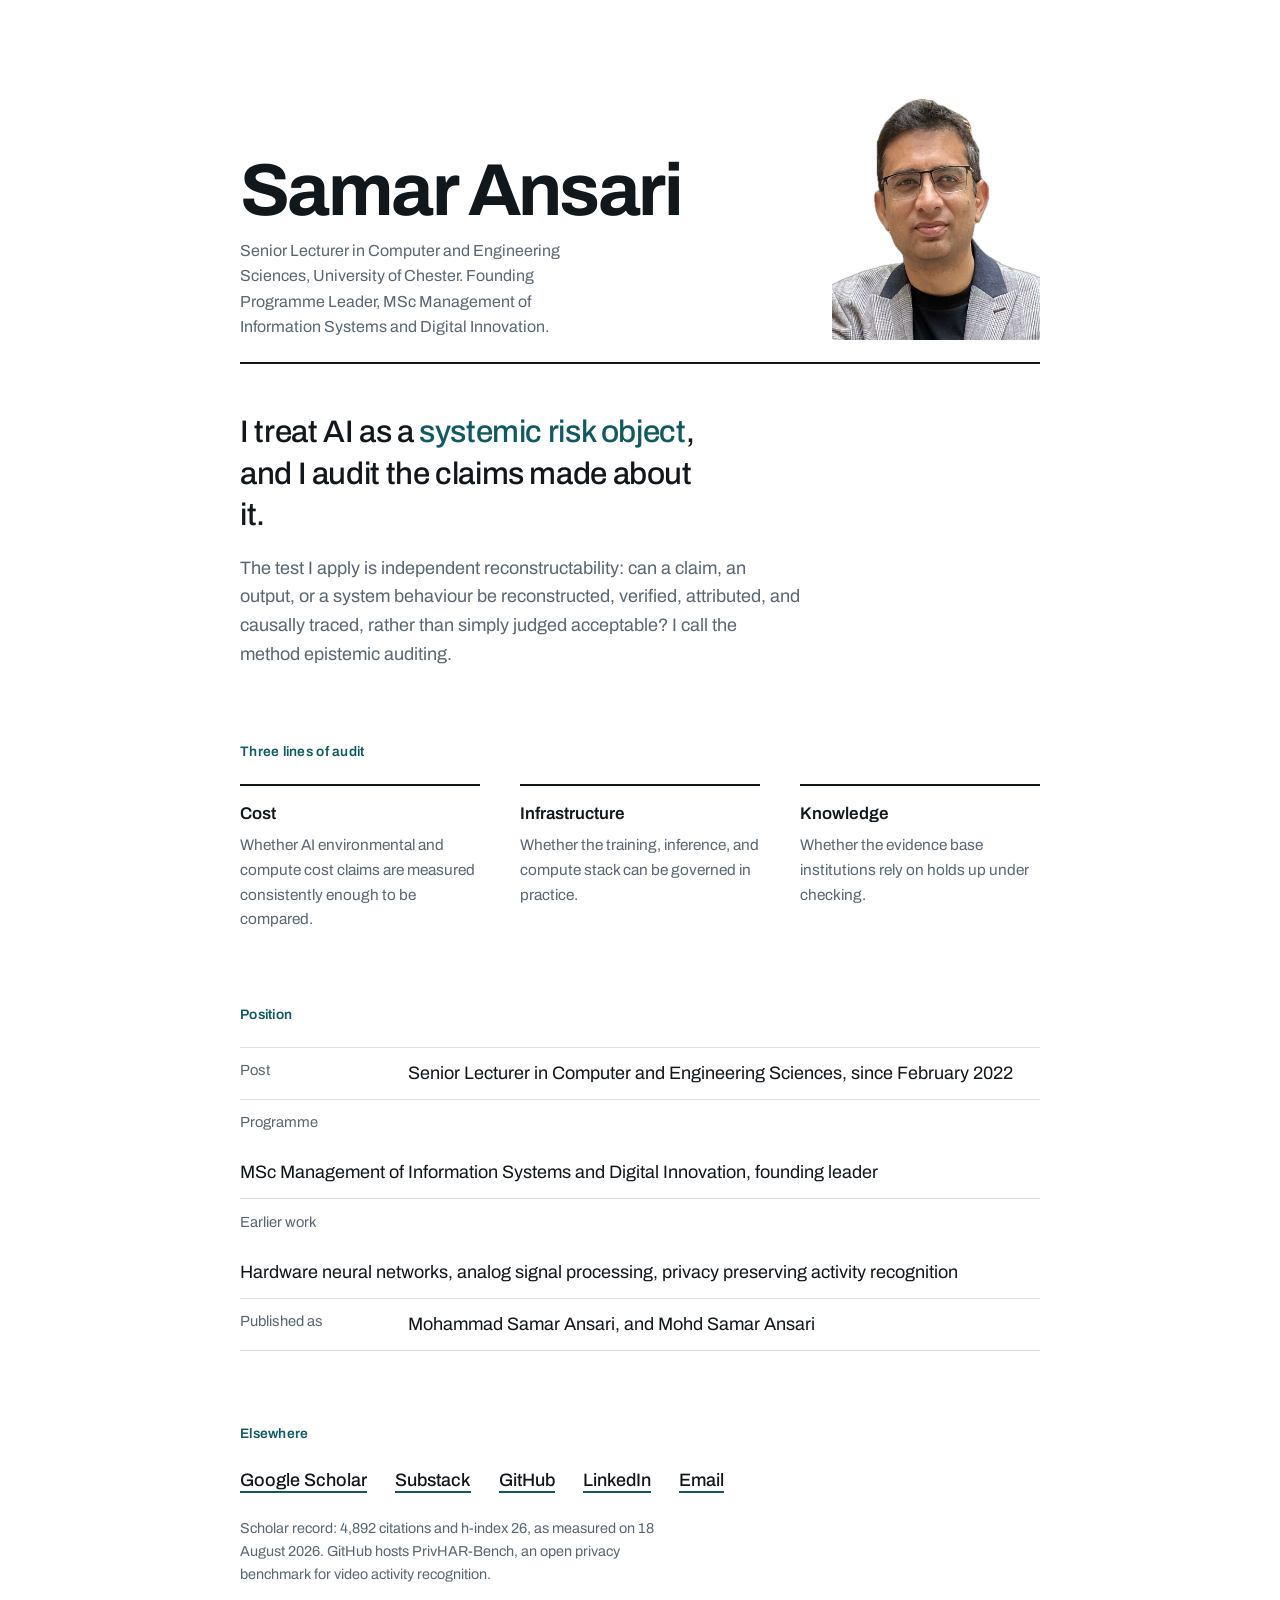
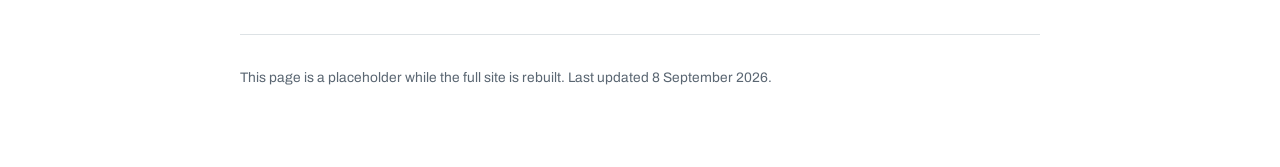
==== index.html @ c51f6d51 "Add files via upload" ====
<!DOCTYPE html>
<html lang="en">
<head>
<meta charset="utf-8">
<meta name="viewport" content="width=device-width, initial-scale=1">
<title>Samar Ansari</title>
<meta name="description" content="Samar Ansari, Senior Lecturer in Computer and Engineering Sciences, University of Chester. Research on AI as a systemic risk object and epistemic auditing.">
<meta property="og:title" content="Samar Ansari">
<meta property="og:description" content="Senior Lecturer, University of Chester. Research on AI as a systemic risk object and epistemic auditing.">
<meta property="og:type" content="profile">
<meta property="og:image" content="https://samaransari.com/photo.jpg">
<link rel="preconnect" href="https://fonts.googleapis.com">
<link rel="preconnect" href="https://fonts.gstatic.com" crossorigin>
<link href="https://fonts.googleapis.com/css2?family=Archivo:wght@400;500;600;700&display=swap" rel="stylesheet">
<script type="application/ld+json">
{
  "@context": "https://schema.org",
  "@type": "Person",
  "name": "Samar Ansari",
  "alternateName": ["Mohammad Samar Ansari", "Mohd Samar Ansari"],
  "honorificPrefix": "Dr",
  "jobTitle": "Senior Lecturer in Computer and Engineering Sciences",
  "worksFor": { "@type": "CollegeOrUniversity", "name": "University of Chester" },
  "email": "mailto:m.ansari@chester.ac.uk",
  "url": "https://samaransari.com",
  "image": "https://samaransari.com/photo.jpg",
  "sameAs": [
    "https://scholar.google.com/citations?hl=en&user=WYthhycAAAAJ",
    "https://github.com/SamarAnsariUK",
    "https://samaransari.substack.com",
    "https://www.linkedin.com/in/samar-ansari-3062a029/"
  ]
}
</script>
<style>
  :root{
    --bg:#FFFFFF;
    --fg:#12171B;
    --dim:#5A6672;
    --line:#DDE2E5;
    --accent:#0F5A62;
    --tint:#F1F5F5;
  }
  *{box-sizing:border-box}
  html{-webkit-text-size-adjust:100%}
  body{
    margin:0;
    background:var(--bg);
    color:var(--fg);
    font-family:"Archivo",Helvetica,Arial,sans-serif;
    font-size:clamp(16px,.9vw + 13px,18px);
    line-height:1.6;
  }
  .wrap{
    max-width:56rem;
    margin:0 auto;
    padding:clamp(2.5rem,7vw,5rem) clamp(1.25rem,5vw,3rem) 4rem;
  }

  /* Masthead: name and photo */
  .masthead{
    display:grid;
    grid-template-columns:minmax(0,1fr) 13rem;
    gap:clamp(1.75rem,4vw,3rem);
    align-items:end;
    padding-bottom:1.4rem;
    border-bottom:2px solid var(--fg);
    margin-bottom:clamp(2rem,5vw,3rem);
  }
  h1{
    font-size:clamp(2.9rem,9vw,4.6rem);
    font-weight:700;
    line-height:.98;
    letter-spacing:-.035em;
    margin:0 0 .7rem;
  }
  .post{
    color:var(--dim);
    font-size:1rem;
    margin:0;
    max-width:40ch;
  }
  .portrait{margin:0}
  .portrait img{
    display:block;
    width:100%;
    aspect-ratio:4 / 5;
    object-fit:cover;
    border-radius:2px;
    background:var(--tint);
  }
  @media (max-width:44rem){
    .masthead{grid-template-columns:1fr;align-items:start}
    .portrait{max-width:9.5rem;order:-1;margin-bottom:.5rem}
  }

  .statement{
    font-size:clamp(1.35rem,3.1vw,1.95rem);
    font-weight:500;
    line-height:1.32;
    letter-spacing:-.012em;
    margin:0 0 1.1rem;
    max-width:26ch;
  }
  .statement em{font-style:normal;color:var(--accent)}
  .sub{
    color:var(--dim);
    max-width:56ch;
    margin:0 0 clamp(3rem,8vw,4.5rem);
  }

  h2{
    font-size:.86rem;
    font-weight:600;
    color:var(--accent);
    margin:0 0 1.3rem;
    letter-spacing:.02em;
  }
  .grid{
    display:grid;
    grid-template-columns:repeat(auto-fit,minmax(14rem,1fr));
    gap:2rem 2.5rem;
    margin-bottom:clamp(3rem,8vw,4.5rem);
  }
  .grid h3{
    font-size:1.06rem;
    font-weight:600;
    margin:0 0 .4rem;
    padding-top:.9rem;
    border-top:2px solid var(--fg);
  }
  .grid p{margin:0;color:var(--dim);font-size:.96rem}
  .facts{list-style:none;margin:0 0 clamp(3rem,8vw,4.5rem);padding:0}
  .facts li{
    padding:.7rem 0;
    border-bottom:1px solid var(--line);
    display:flex;
    gap:1.5rem;
    flex-wrap:wrap;
  }
  .facts li:first-child{border-top:1px solid var(--line)}
  .facts span:first-child{flex:0 0 9rem;color:var(--dim);font-size:.92rem}
  .out{
    display:flex;
    flex-wrap:wrap;
    gap:.9rem 1.75rem;
    margin:0 0 1.4rem;
    padding:0;
    list-style:none;
    font-weight:500;
  }
  a{color:var(--fg);text-decoration:none;border-bottom:2px solid var(--accent);padding-bottom:1px}
  a:hover{color:var(--accent)}
  a:focus-visible{outline:2px solid var(--accent);outline-offset:4px}
  .meta{color:var(--dim);font-size:.9rem;margin:0 0 3rem;max-width:56ch}
  footer{
    color:var(--dim);
    font-size:.86rem;
    border-top:1px solid var(--line);
    padding-top:1.1rem;
  }
</style>
</head>
<body>
<main class="wrap">

  <header class="masthead">
    <div>
      <h1>Samar Ansari</h1>
      <p class="post">Senior Lecturer in Computer and Engineering Sciences, University of Chester. Founding Programme Leader, MSc Management of Information Systems and Digital Innovation.</p>
    </div>
    <figure class="portrait">
      <img src="photo.jpg" alt="Samar Ansari" onerror="this.closest('.portrait').remove()">
    </figure>
  </header>

  <p class="statement">I treat AI as a <em>systemic risk object</em>, and I audit the claims made about it.</p>
  <p class="sub">The test I apply is independent reconstructability: can a claim, an output, or a system behaviour be reconstructed, verified, attributed, and causally traced, rather than simply judged acceptable? I call the method epistemic auditing.</p>

  <h2>Three lines of audit</h2>
  <div class="grid">
    <div><h3>Cost</h3><p>Whether AI environmental and compute cost claims are measured consistently enough to be compared.</p></div>
    <div><h3>Infrastructure</h3><p>Whether the training, inference, and compute stack can be governed in practice.</p></div>
    <div><h3>Knowledge</h3><p>Whether the evidence base institutions rely on holds up under checking.</p></div>
  </div>

  <h2>Position</h2>
  <ul class="facts">
    <li><span>Post</span><span>Senior Lecturer in Computer and Engineering Sciences, since February 2022</span></li>
    <li><span>Programme</span><span>MSc Management of Information Systems and Digital Innovation, founding leader</span></li>
    <li><span>Earlier work</span><span>Hardware neural networks, analog signal processing, privacy preserving activity recognition</span></li>
    <li><span>Published as</span><span>Mohammad Samar Ansari, and Mohd Samar Ansari</span></li>
  </ul>

  <h2>Elsewhere</h2>
  <ul class="out">
    <li><a href="https://scholar.google.com/citations?hl=en&amp;user=WYthhycAAAAJ">Google Scholar</a></li>
    <li><a href="https://samaransari.substack.com">Substack</a></li>
    <li><a href="https://github.com/SamarAnsariUK">GitHub</a></li>
    <li><a href="https://www.linkedin.com/in/samar-ansari-3062a029/">LinkedIn</a></li>
    <li><a href="mailto:m.ansari@chester.ac.uk">Email</a></li>
  </ul>
  <p class="meta">Scholar record: 4,892 citations and h-index 26, as measured on 18 August 2026. GitHub hosts PrivHAR-Bench, an open privacy benchmark for video activity recognition.</p>

  <footer>
    <p>This page is a placeholder while the full site is rebuilt. Last updated 8 September 2026.</p>
  </footer>

</main>
</body>
</html>
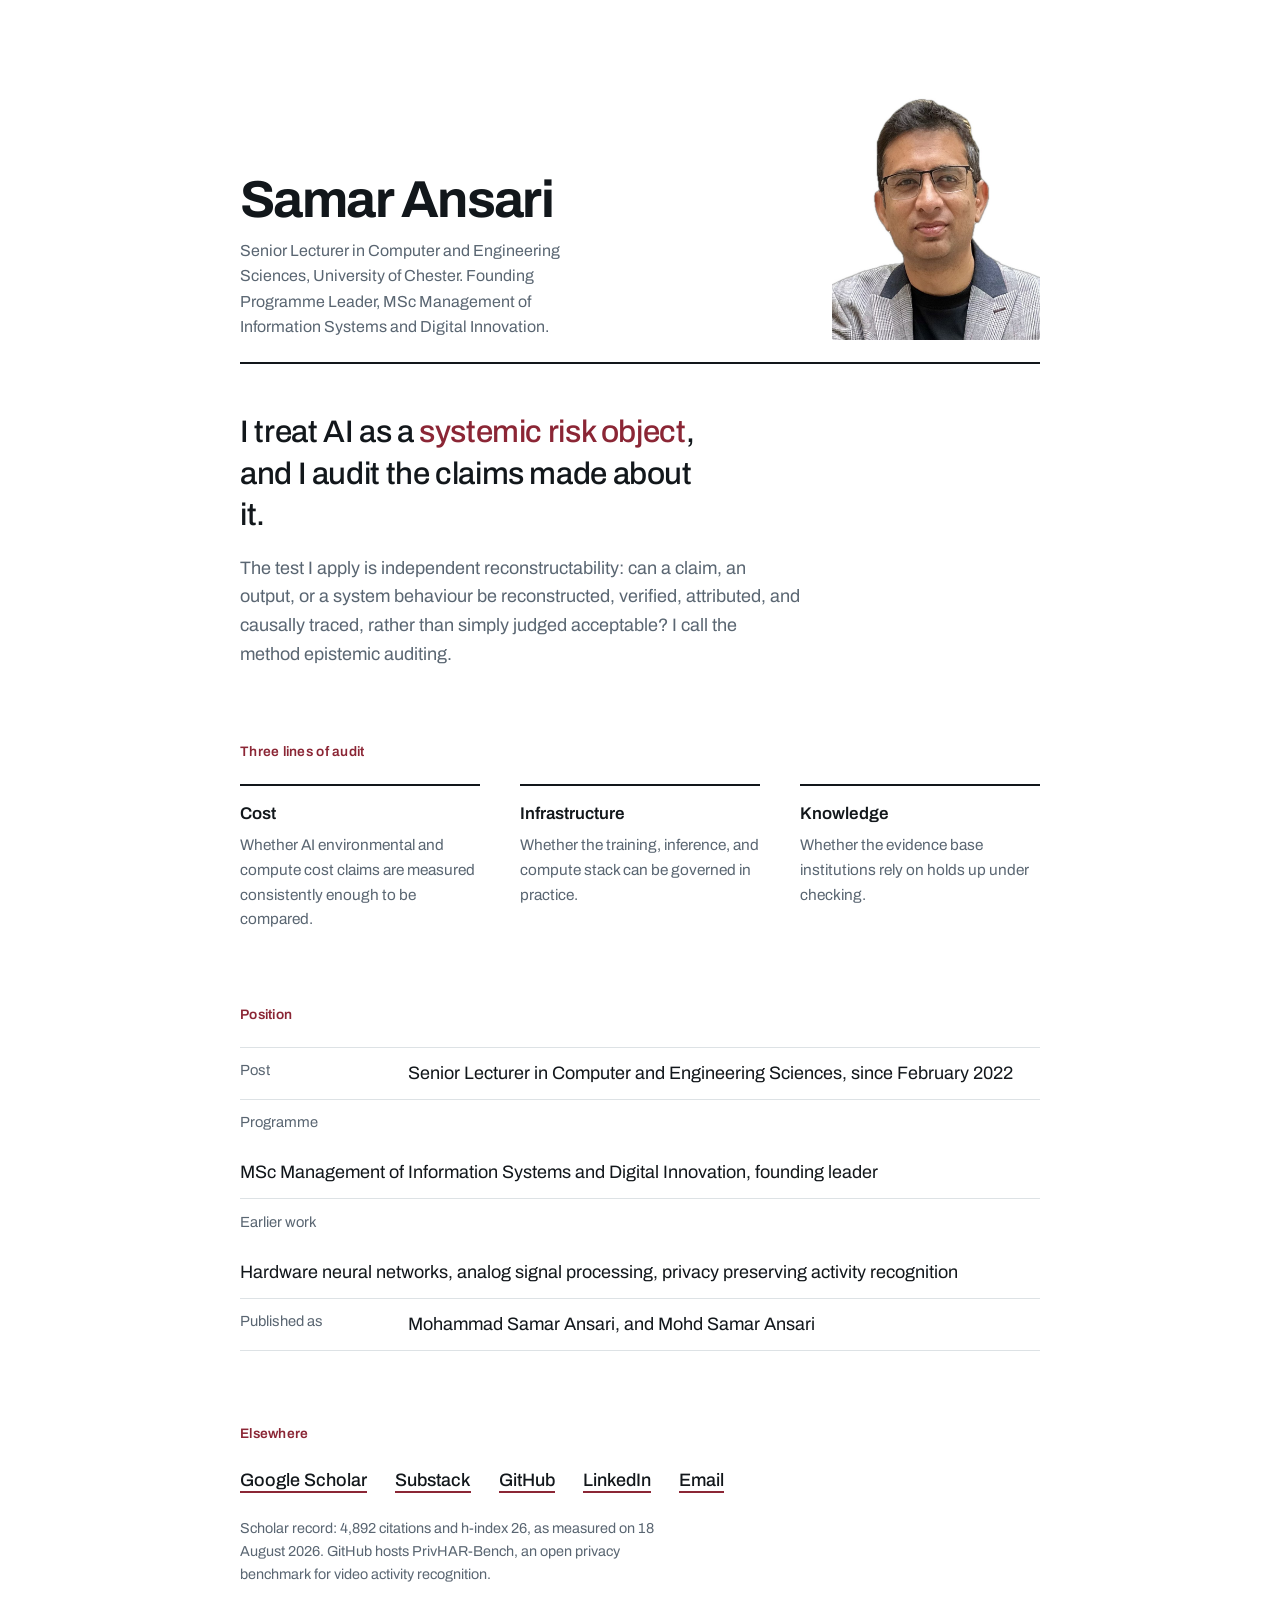
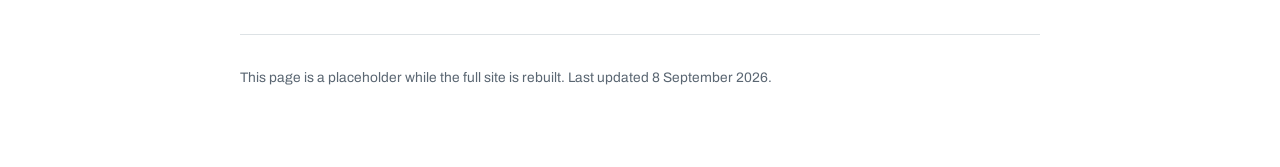
==== commit 805dd721: "Add files via upload" ====
--- a/index.html
+++ b/index.html
@@ -38,8 +38,8 @@
     --fg:#12171B;
     --dim:#5A6672;
     --line:#DDE2E5;
-    --accent:#0F5A62;
-    --tint:#F1F5F5;
+    --accent:#8B2635;
+    --tint:#F4F1F1;
   }
   *{box-sizing:border-box}
   html{-webkit-text-size-adjust:100%}
@@ -68,10 +68,10 @@
     margin-bottom:clamp(2rem,5vw,3rem);
   }
   h1{
-    font-size:clamp(2.9rem,9vw,4.6rem);
+    font-size:clamp(2.2rem,6.2vw,3.25rem);
     font-weight:700;
     line-height:.98;
-    letter-spacing:-.035em;
+    letter-spacing:-.03em;
     margin:0 0 .7rem;
   }
   .post{
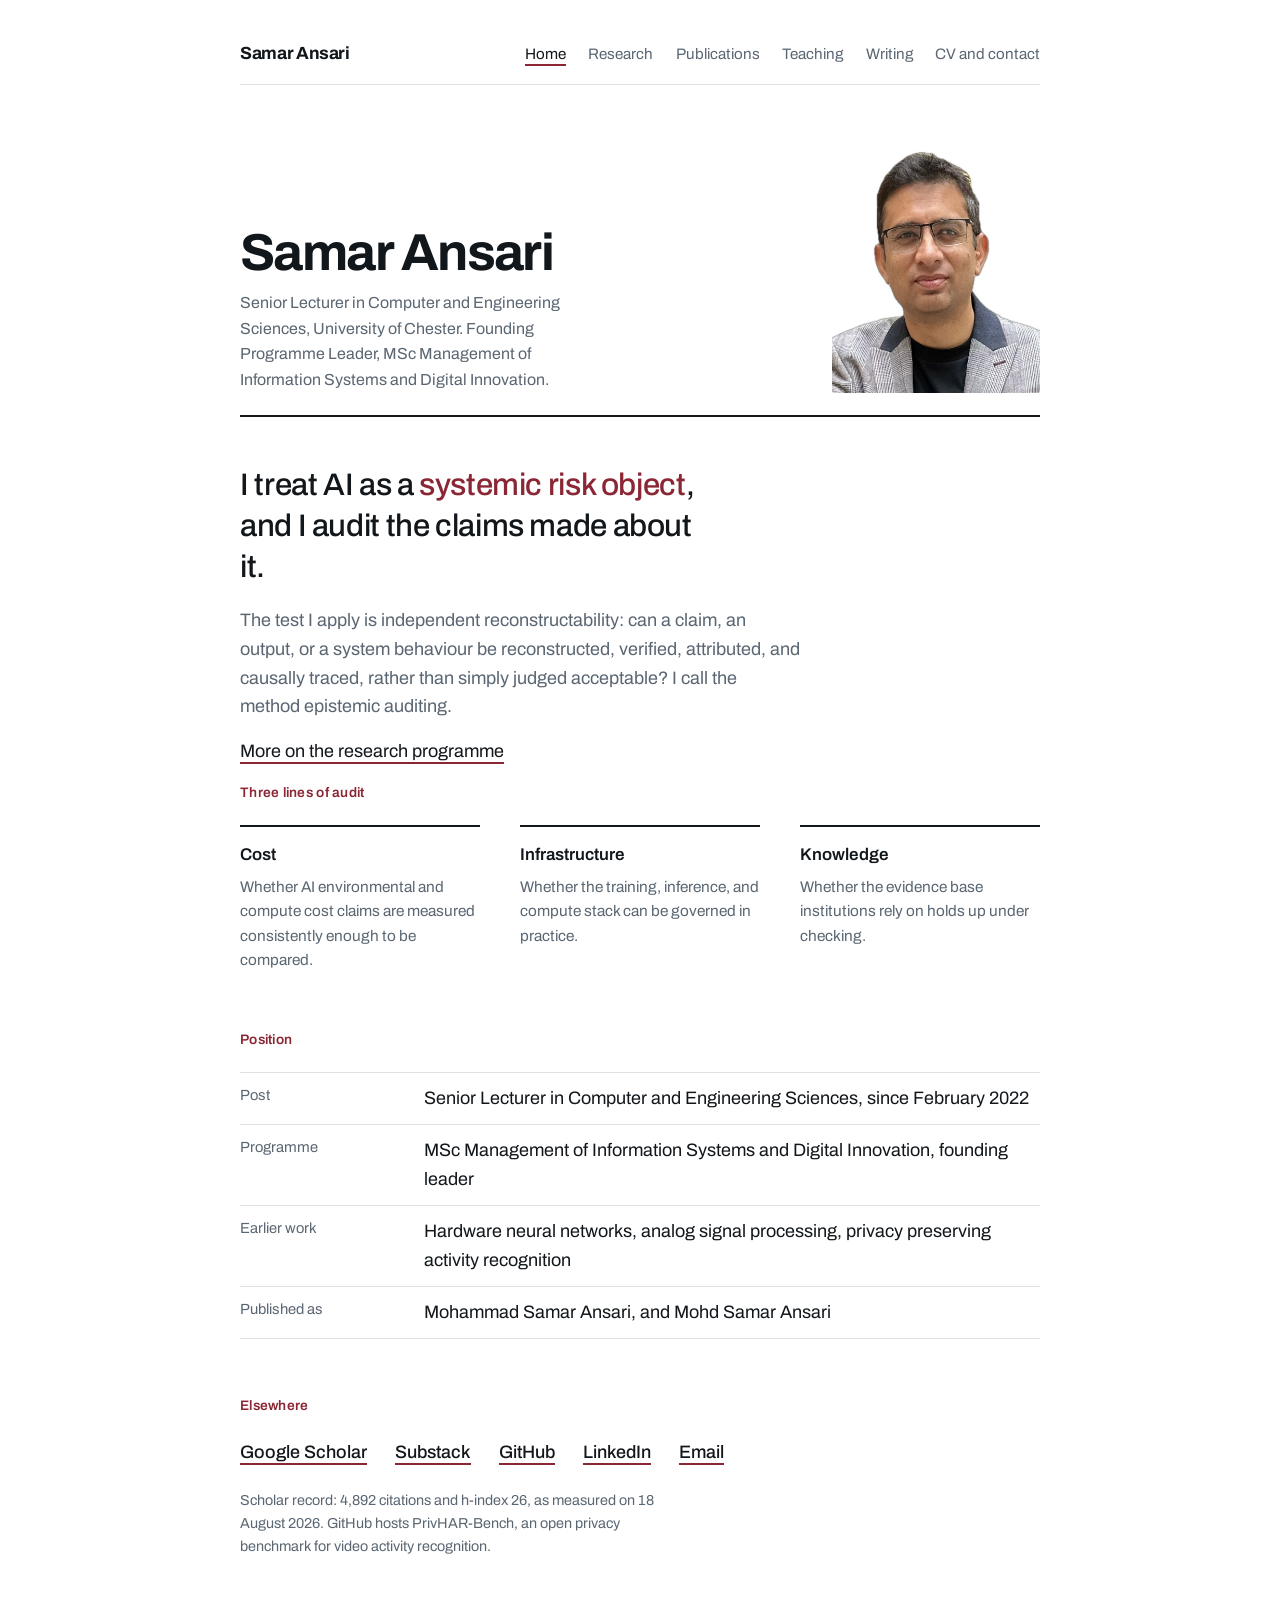
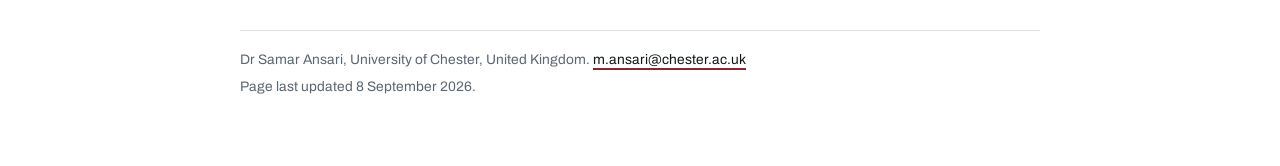
==== commit 71c93212: "Add files via upload" ====
--- a/index.html
+++ b/index.html
@@ -6,12 +6,13 @@
 <title>Samar Ansari</title>
 <meta name="description" content="Samar Ansari, Senior Lecturer in Computer and Engineering Sciences, University of Chester. Research on AI as a systemic risk object and epistemic auditing.">
 <meta property="og:title" content="Samar Ansari">
-<meta property="og:description" content="Senior Lecturer, University of Chester. Research on AI as a systemic risk object and epistemic auditing.">
+<meta property="og:description" content="Samar Ansari, Senior Lecturer in Computer and Engineering Sciences, University of Chester. Research on AI as a systemic risk object and epistemic auditing.">
 <meta property="og:type" content="profile">
 <meta property="og:image" content="https://samaransari.com/photo.jpg">
 <link rel="preconnect" href="https://fonts.googleapis.com">
 <link rel="preconnect" href="https://fonts.gstatic.com" crossorigin>
 <link href="https://fonts.googleapis.com/css2?family=Archivo:wght@400;500;600;700&display=swap" rel="stylesheet">
+<link rel="stylesheet" href="style.css">
 <script type="application/ld+json">
 {
   "@context": "https://schema.org",
@@ -32,180 +33,55 @@
   ]
 }
 </script>
-<style>
-  :root{
-    --bg:#FFFFFF;
-    --fg:#12171B;
-    --dim:#5A6672;
-    --line:#DDE2E5;
-    --accent:#8B2635;
-    --tint:#F4F1F1;
-  }
-  *{box-sizing:border-box}
-  html{-webkit-text-size-adjust:100%}
-  body{
-    margin:0;
-    background:var(--bg);
-    color:var(--fg);
-    font-family:"Archivo",Helvetica,Arial,sans-serif;
-    font-size:clamp(16px,.9vw + 13px,18px);
-    line-height:1.6;
-  }
-  .wrap{
-    max-width:56rem;
-    margin:0 auto;
-    padding:clamp(2.5rem,7vw,5rem) clamp(1.25rem,5vw,3rem) 4rem;
-  }
-
-  /* Masthead: name and photo */
-  .masthead{
-    display:grid;
-    grid-template-columns:minmax(0,1fr) 13rem;
-    gap:clamp(1.75rem,4vw,3rem);
-    align-items:end;
-    padding-bottom:1.4rem;
-    border-bottom:2px solid var(--fg);
-    margin-bottom:clamp(2rem,5vw,3rem);
-  }
-  h1{
-    font-size:clamp(2.2rem,6.2vw,3.25rem);
-    font-weight:700;
-    line-height:.98;
-    letter-spacing:-.03em;
-    margin:0 0 .7rem;
-  }
-  .post{
-    color:var(--dim);
-    font-size:1rem;
-    margin:0;
-    max-width:40ch;
-  }
-  .portrait{margin:0}
-  .portrait img{
-    display:block;
-    width:100%;
-    aspect-ratio:4 / 5;
-    object-fit:cover;
-    border-radius:2px;
-    background:var(--tint);
-  }
-  @media (max-width:44rem){
-    .masthead{grid-template-columns:1fr;align-items:start}
-    .portrait{max-width:9.5rem;order:-1;margin-bottom:.5rem}
-  }
-
-  .statement{
-    font-size:clamp(1.35rem,3.1vw,1.95rem);
-    font-weight:500;
-    line-height:1.32;
-    letter-spacing:-.012em;
-    margin:0 0 1.1rem;
-    max-width:26ch;
-  }
-  .statement em{font-style:normal;color:var(--accent)}
-  .sub{
-    color:var(--dim);
-    max-width:56ch;
-    margin:0 0 clamp(3rem,8vw,4.5rem);
-  }
-
-  h2{
-    font-size:.86rem;
-    font-weight:600;
-    color:var(--accent);
-    margin:0 0 1.3rem;
-    letter-spacing:.02em;
-  }
-  .grid{
-    display:grid;
-    grid-template-columns:repeat(auto-fit,minmax(14rem,1fr));
-    gap:2rem 2.5rem;
-    margin-bottom:clamp(3rem,8vw,4.5rem);
-  }
-  .grid h3{
-    font-size:1.06rem;
-    font-weight:600;
-    margin:0 0 .4rem;
-    padding-top:.9rem;
-    border-top:2px solid var(--fg);
-  }
-  .grid p{margin:0;color:var(--dim);font-size:.96rem}
-  .facts{list-style:none;margin:0 0 clamp(3rem,8vw,4.5rem);padding:0}
-  .facts li{
-    padding:.7rem 0;
-    border-bottom:1px solid var(--line);
-    display:flex;
-    gap:1.5rem;
-    flex-wrap:wrap;
-  }
-  .facts li:first-child{border-top:1px solid var(--line)}
-  .facts span:first-child{flex:0 0 9rem;color:var(--dim);font-size:.92rem}
-  .out{
-    display:flex;
-    flex-wrap:wrap;
-    gap:.9rem 1.75rem;
-    margin:0 0 1.4rem;
-    padding:0;
-    list-style:none;
-    font-weight:500;
-  }
-  a{color:var(--fg);text-decoration:none;border-bottom:2px solid var(--accent);padding-bottom:1px}
-  a:hover{color:var(--accent)}
-  a:focus-visible{outline:2px solid var(--accent);outline-offset:4px}
-  .meta{color:var(--dim);font-size:.9rem;margin:0 0 3rem;max-width:56ch}
-  footer{
-    color:var(--dim);
-    font-size:.86rem;
-    border-top:1px solid var(--line);
-    padding-top:1.1rem;
-  }
-</style>
 </head>
 <body>
-<main class="wrap">
+<div class="wrap">
+<header class="site">
+  <a class="brand" href="index.html">Samar Ansari</a>
+  <nav aria-label="Main"><ul><li><a href="index.html" aria-current="page">Home</a></li><li><a href="research.html">Research</a></li><li><a href="publications.html">Publications</a></li><li><a href="teaching.html">Teaching</a></li><li><a href="writing.html">Writing</a></li><li><a href="cv.html">CV and contact</a></li></ul></nav>
+</header>
+<div class="masthead">
+  <div>
+    <h1>Samar Ansari</h1>
+    <p class="post">Senior Lecturer in Computer and Engineering Sciences, University of Chester. Founding Programme Leader, MSc Management of Information Systems and Digital Innovation.</p>
+  </div>
+  <figure class="portrait">
+    <img src="photo.jpg" alt="Samar Ansari" onerror="this.closest('.portrait').remove()">
+  </figure>
+</div>
 
-  <header class="masthead">
-    <div>
-      <h1>Samar Ansari</h1>
-      <p class="post">Senior Lecturer in Computer and Engineering Sciences, University of Chester. Founding Programme Leader, MSc Management of Information Systems and Digital Innovation.</p>
-    </div>
-    <figure class="portrait">
-      <img src="photo.jpg" alt="Samar Ansari" onerror="this.closest('.portrait').remove()">
-    </figure>
-  </header>
+<p class="statement">I treat AI as a <em>systemic risk object</em>, and I audit the claims made about it.</p>
+<p class="sub">The test I apply is independent reconstructability: can a claim, an output, or a system behaviour be reconstructed, verified, attributed, and causally traced, rather than simply judged acceptable? I call the method epistemic auditing.</p>
+<p class="sub"><a href="research.html">More on the research programme</a></p>
 
-  <p class="statement">I treat AI as a <em>systemic risk object</em>, and I audit the claims made about it.</p>
-  <p class="sub">The test I apply is independent reconstructability: can a claim, an output, or a system behaviour be reconstructed, verified, attributed, and causally traced, rather than simply judged acceptable? I call the method epistemic auditing.</p>
+<h2>Three lines of audit</h2>
+<div class="grid">
+  <div><h3>Cost</h3><p>Whether AI environmental and compute cost claims are measured consistently enough to be compared.</p></div>
+  <div><h3>Infrastructure</h3><p>Whether the training, inference, and compute stack can be governed in practice.</p></div>
+  <div><h3>Knowledge</h3><p>Whether the evidence base institutions rely on holds up under checking.</p></div>
+</div>
 
-  <h2>Three lines of audit</h2>
-  <div class="grid">
-    <div><h3>Cost</h3><p>Whether AI environmental and compute cost claims are measured consistently enough to be compared.</p></div>
-    <div><h3>Infrastructure</h3><p>Whether the training, inference, and compute stack can be governed in practice.</p></div>
-    <div><h3>Knowledge</h3><p>Whether the evidence base institutions rely on holds up under checking.</p></div>
-  </div>
+<h2>Position</h2>
+<ul class="facts">
+  <li><span>Post</span><span>Senior Lecturer in Computer and Engineering Sciences, since February 2022</span></li>
+  <li><span>Programme</span><span>MSc Management of Information Systems and Digital Innovation, founding leader</span></li>
+  <li><span>Earlier work</span><span>Hardware neural networks, analog signal processing, privacy preserving activity recognition</span></li>
+  <li><span>Published as</span><span>Mohammad Samar Ansari, and Mohd Samar Ansari</span></li>
+</ul>
 
-  <h2>Position</h2>
-  <ul class="facts">
-    <li><span>Post</span><span>Senior Lecturer in Computer and Engineering Sciences, since February 2022</span></li>
-    <li><span>Programme</span><span>MSc Management of Information Systems and Digital Innovation, founding leader</span></li>
-    <li><span>Earlier work</span><span>Hardware neural networks, analog signal processing, privacy preserving activity recognition</span></li>
-    <li><span>Published as</span><span>Mohammad Samar Ansari, and Mohd Samar Ansari</span></li>
-  </ul>
-
-  <h2>Elsewhere</h2>
-  <ul class="out">
-    <li><a href="https://scholar.google.com/citations?hl=en&amp;user=WYthhycAAAAJ">Google Scholar</a></li>
-    <li><a href="https://samaransari.substack.com">Substack</a></li>
-    <li><a href="https://github.com/SamarAnsariUK">GitHub</a></li>
-    <li><a href="https://www.linkedin.com/in/samar-ansari-3062a029/">LinkedIn</a></li>
-    <li><a href="mailto:m.ansari@chester.ac.uk">Email</a></li>
-  </ul>
-  <p class="meta">Scholar record: 4,892 citations and h-index 26, as measured on 18 August 2026. GitHub hosts PrivHAR-Bench, an open privacy benchmark for video activity recognition.</p>
-
-  <footer>
-    <p>This page is a placeholder while the full site is rebuilt. Last updated 8 September 2026.</p>
-  </footer>
-
-</main>
+<h2>Elsewhere</h2>
+<ul class="out">
+  <li><a href="https://scholar.google.com/citations?hl=en&amp;user=WYthhycAAAAJ">Google Scholar</a></li>
+  <li><a href="https://samaransari.substack.com">Substack</a></li>
+  <li><a href="https://github.com/SamarAnsariUK">GitHub</a></li>
+  <li><a href="https://www.linkedin.com/in/samar-ansari-3062a029/">LinkedIn</a></li>
+  <li><a href="mailto:m.ansari@chester.ac.uk">Email</a></li>
+</ul>
+<p class="meta">Scholar record: 4,892 citations and h-index 26, as measured on 18 August 2026. GitHub hosts PrivHAR-Bench, an open privacy benchmark for video activity recognition.</p>
+<footer class="site-foot">
+<p>Dr Samar Ansari, University of Chester, United Kingdom. <a href="mailto:m.ansari@chester.ac.uk">m.ansari@chester.ac.uk</a></p>
+<p>Page last updated 8 September 2026.</p>
+</footer>
+</div>
 </body>
 </html>
--- a/style.css
+++ b/style.css
@@ -0,0 +1,227 @@
+/* samaransari.com  |  shared stylesheet  |  2026-09-08
+   All colour, type and spacing decisions live here.
+   Change a value once and every page follows. */
+
+:root{
+  --bg:#FFFFFF;
+  --fg:#12171B;
+  --dim:#5A6672;
+  --line:#DDE2E5;
+  --accent:#8B2635;
+  --tint:#F4F1F1;
+  --measure:38rem;
+}
+
+*{box-sizing:border-box}
+html{-webkit-text-size-adjust:100%; scroll-behavior:smooth}
+body{
+  margin:0;
+  background:var(--bg);
+  color:var(--fg);
+  font-family:"Archivo",Helvetica,Arial,sans-serif;
+  font-size:clamp(16px,.9vw + 13px,18px);
+  line-height:1.6;
+}
+.wrap{
+  max-width:56rem;
+  margin:0 auto;
+  padding:clamp(1.5rem,4vw,2.5rem) clamp(1.25rem,5vw,3rem) 4rem;
+}
+
+/* ---- site header and navigation ---- */
+.site{
+  display:flex;
+  flex-wrap:wrap;
+  gap:.6rem 2rem;
+  align-items:baseline;
+  justify-content:space-between;
+  padding-bottom:.9rem;
+  border-bottom:1px solid var(--line);
+  margin-bottom:clamp(2rem,5vw,3rem);
+}
+.site .brand{
+  font-weight:700;
+  font-size:1.1rem;
+  letter-spacing:-.02em;
+  color:var(--fg);
+  text-decoration:none;
+  border:0;
+}
+.site nav ul{
+  display:flex;
+  flex-wrap:wrap;
+  gap:.5rem 1.4rem;
+  list-style:none;
+  margin:0;
+  padding:0;
+  font-size:.95rem;
+}
+.site nav a{
+  color:var(--dim);
+  text-decoration:none;
+  border:0;
+  padding-bottom:2px;
+  border-bottom:2px solid transparent;
+}
+.site nav a:hover{color:var(--fg)}
+.site nav a[aria-current="page"]{color:var(--fg);border-bottom-color:var(--accent)}
+
+/* ---- home masthead ---- */
+.masthead{
+  display:grid;
+  grid-template-columns:minmax(0,1fr) 13rem;
+  gap:clamp(1.75rem,4vw,3rem);
+  align-items:end;
+  padding-bottom:1.4rem;
+  border-bottom:2px solid var(--fg);
+  margin-bottom:clamp(2rem,5vw,3rem);
+}
+.masthead h1{
+  font-size:clamp(2.2rem,6.2vw,3.25rem);
+  font-weight:700;
+  line-height:1;
+  letter-spacing:-.03em;
+  margin:0 0 .7rem;
+}
+.post{color:var(--dim);font-size:1rem;margin:0;max-width:40ch}
+.portrait{margin:0}
+.portrait img{
+  display:block;
+  width:100%;
+  aspect-ratio:4 / 5;
+  object-fit:cover;
+  border-radius:2px;
+  background:var(--tint);
+}
+@media (max-width:44rem){
+  .masthead{grid-template-columns:1fr;align-items:start}
+  .portrait{max-width:9.5rem;order:-1;margin-bottom:.5rem}
+}
+
+/* ---- page headings ---- */
+.page-title{
+  font-size:clamp(1.9rem,5vw,2.6rem);
+  font-weight:700;
+  letter-spacing:-.025em;
+  line-height:1.08;
+  margin:0 0 .6rem;
+}
+.standfirst{color:var(--dim);max-width:var(--measure);margin:0 0 clamp(2.5rem,6vw,3.5rem)}
+
+h2{
+  font-size:.86rem;
+  font-weight:600;
+  color:var(--accent);
+  letter-spacing:.02em;
+  margin:clamp(2.5rem,6vw,3.5rem) 0 1.3rem;
+}
+h2:first-of-type{margin-top:0}
+h3{
+  font-size:1.06rem;
+  font-weight:600;
+  margin:1.9rem 0 .45rem;
+}
+p{max-width:var(--measure)}
+
+.statement{
+  font-size:clamp(1.35rem,3.1vw,1.95rem);
+  font-weight:500;
+  line-height:1.32;
+  letter-spacing:-.012em;
+  margin:0 0 1.1rem;
+  max-width:26ch;
+}
+.statement em{font-style:normal;color:var(--accent)}
+.sub{color:var(--dim);max-width:56ch;margin:0 0 1rem}
+
+/* ---- three column grid ---- */
+.grid{
+  display:grid;
+  grid-template-columns:repeat(auto-fit,minmax(14rem,1fr));
+  gap:2rem 2.5rem;
+}
+.grid h3{
+  font-size:1.06rem;
+  font-weight:600;
+  margin:0 0 .4rem;
+  padding-top:.9rem;
+  border-top:2px solid var(--fg);
+}
+.grid p{margin:0;color:var(--dim);font-size:.96rem;max-width:none}
+
+/* ---- label and value rows ---- */
+.facts{list-style:none;margin:0;padding:0}
+.facts li{
+  padding:.7rem 0;
+  border-bottom:1px solid var(--line);
+  display:flex;
+  gap:1.5rem;
+  flex-wrap:wrap;
+}
+.facts li:first-child{border-top:1px solid var(--line)}
+.facts span:first-child{flex:0 0 10rem;color:var(--dim);font-size:.92rem}
+.facts span:last-child{flex:1;min-width:14rem}
+
+/* ---- plain stacked list ---- */
+.stack{list-style:none;margin:0;padding:0}
+.stack li{
+  padding:.85rem 0;
+  border-bottom:1px solid var(--line);
+  max-width:var(--measure);
+}
+.stack li:first-child{border-top:1px solid var(--line)}
+.stack .who{font-weight:600;display:block}
+.stack .what{color:var(--dim);font-size:.95rem}
+
+/* ---- publication entries ---- */
+.pubs{list-style:none;margin:0;padding:0;counter-reset:none}
+.pubs li{
+  padding:.8rem 0;
+  border-bottom:1px solid var(--line);
+  display:grid;
+  grid-template-columns:3.5rem 1fr;
+  gap:1rem;
+  align-items:baseline;
+}
+.pubs li:first-child{border-top:1px solid var(--line)}
+.pubs .yr{color:var(--dim);font-size:.9rem;font-variant-numeric:tabular-nums}
+.pubs .ttl{font-weight:500}
+.pubs .au,.pubs .vn{color:var(--dim);font-size:.94rem;display:block}
+@media (max-width:34rem){
+  .pubs li{grid-template-columns:1fr;gap:.15rem}
+  .facts li{display:block}
+  .facts span:first-child{display:block;margin-bottom:.15rem}
+}
+
+/* ---- jump links ---- */
+.jump{
+  display:flex;
+  flex-wrap:wrap;
+  gap:.7rem 1.5rem;
+  list-style:none;
+  padding:0;
+  margin:0 0 2.5rem;
+  font-size:.95rem;
+}
+
+/* ---- inline links ---- */
+a{color:var(--fg);text-decoration:none;border-bottom:2px solid var(--accent);padding-bottom:1px}
+a:hover{color:var(--accent)}
+a:focus-visible{outline:2px solid var(--accent);outline-offset:4px}
+
+.out{display:flex;flex-wrap:wrap;gap:.9rem 1.75rem;margin:0 0 1.4rem;padding:0;list-style:none;font-weight:500}
+.meta{color:var(--dim);font-size:.9rem;max-width:56ch}
+.note{color:var(--dim);font-size:.9rem;max-width:var(--measure)}
+
+table{border-collapse:collapse;width:100%;font-size:.95rem;margin:0 0 1rem}
+th,td{text-align:left;padding:.6rem .8rem .6rem 0;border-bottom:1px solid var(--line);vertical-align:top}
+th{color:var(--dim);font-weight:600;font-size:.88rem;border-bottom:1px solid var(--fg)}
+
+footer.site-foot{
+  color:var(--dim);
+  font-size:.86rem;
+  border-top:1px solid var(--line);
+  padding-top:1.1rem;
+  margin-top:clamp(3rem,8vw,4.5rem);
+}
+footer.site-foot p{max-width:none;margin:0 0 .3rem}
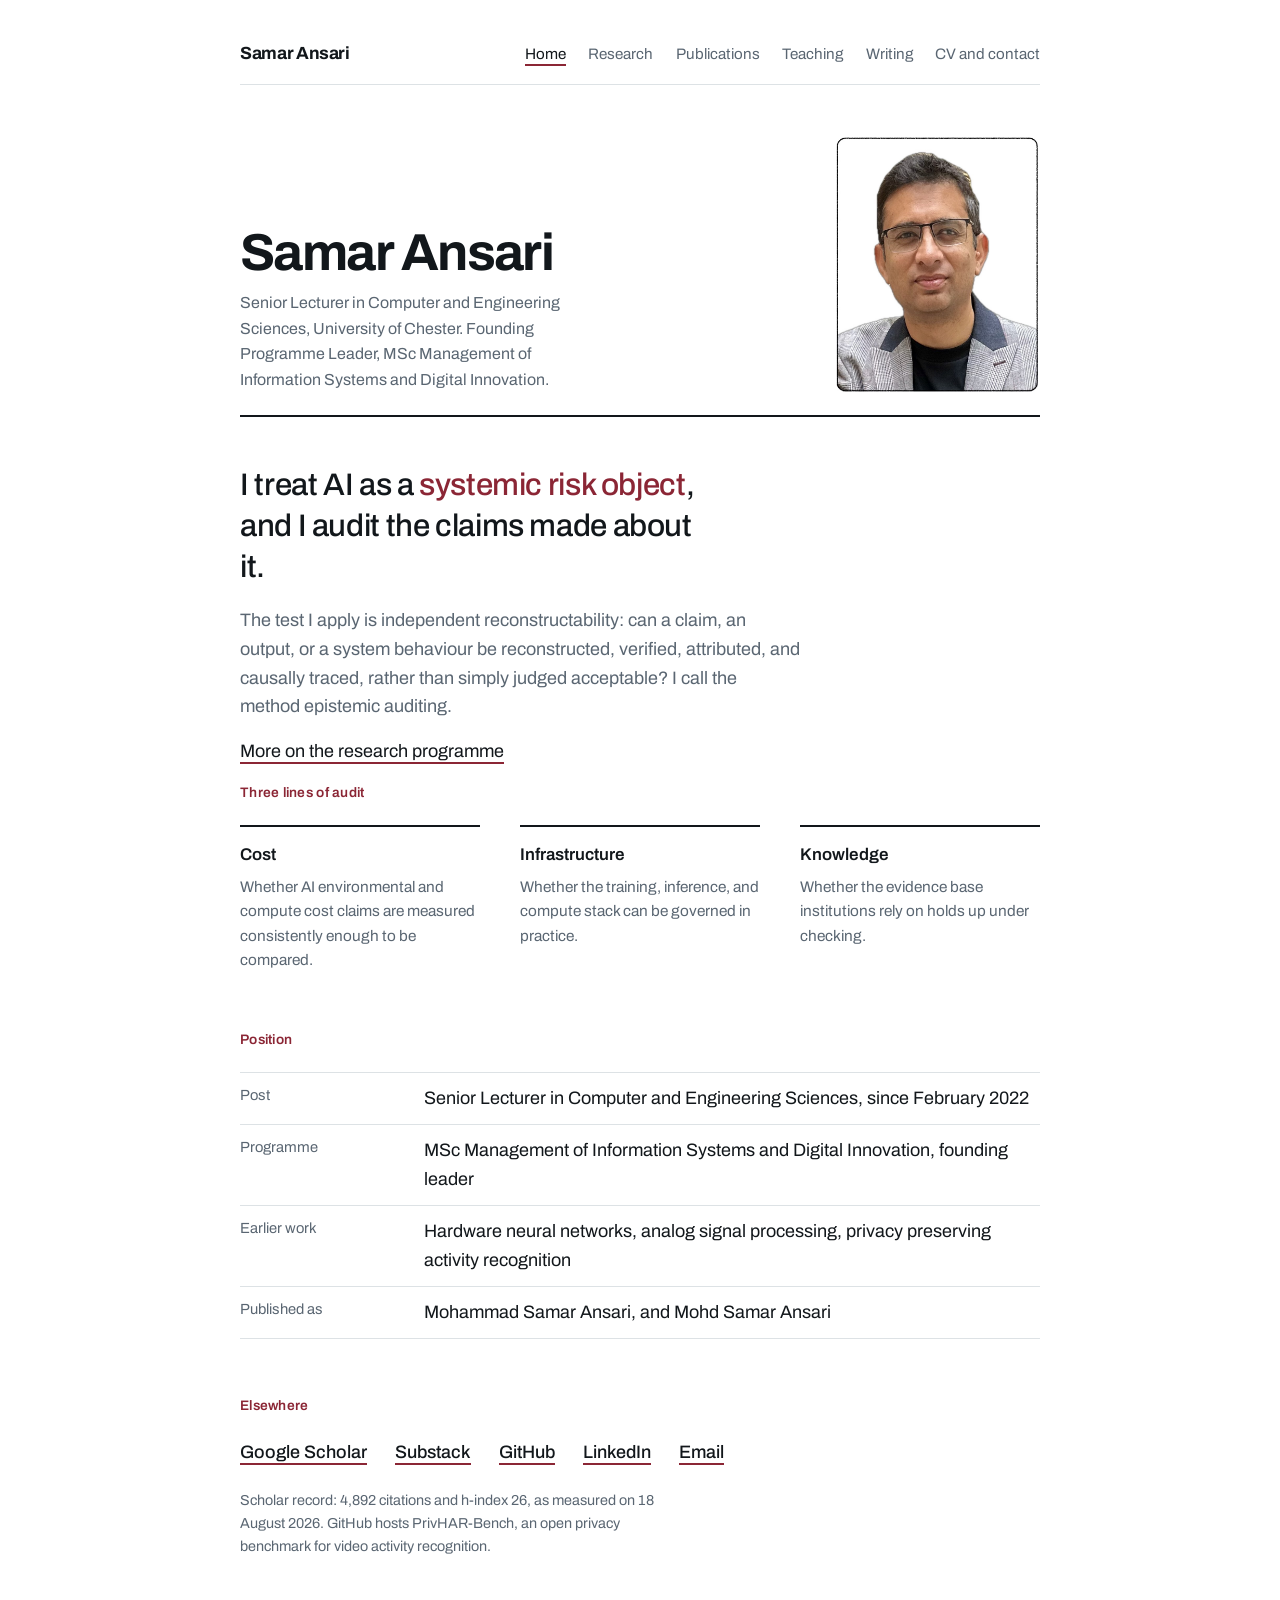
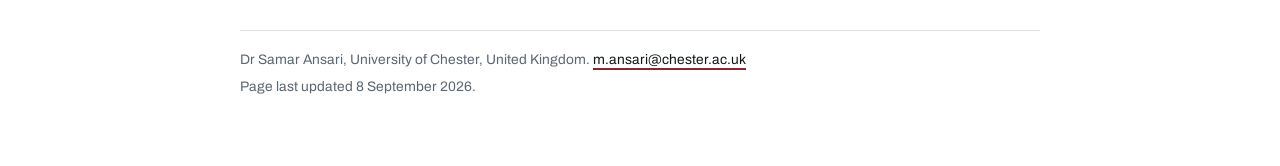
==== commit 7f1d82e9: "Add files via upload" ====
--- a/index.html
+++ b/index.html
@@ -9,6 +9,7 @@
 <meta property="og:description" content="Samar Ansari, Senior Lecturer in Computer and Engineering Sciences, University of Chester. Research on AI as a systemic risk object and epistemic auditing.">
 <meta property="og:type" content="profile">
 <meta property="og:image" content="https://samaransari.com/photo.jpg">
+<link rel="icon" href="/favicon.ico" type="image/x-icon" />
 <link rel="preconnect" href="https://fonts.googleapis.com">
 <link rel="preconnect" href="https://fonts.gstatic.com" crossorigin>
 <link href="https://fonts.googleapis.com/css2?family=Archivo:wght@400;500;600;700&display=swap" rel="stylesheet">
@@ -37,7 +38,7 @@
 <body>
 <div class="wrap">
 <header class="site">
-  <a class="brand" href="index.html">Samar Ansari</a>
+  <a class="brand" href="index.html" id="top">Samar Ansari</a>
   <nav aria-label="Main"><ul><li><a href="index.html" aria-current="page">Home</a></li><li><a href="research.html">Research</a></li><li><a href="publications.html">Publications</a></li><li><a href="teaching.html">Teaching</a></li><li><a href="writing.html">Writing</a></li><li><a href="cv.html">CV and contact</a></li></ul></nav>
 </header>
 <div class="masthead">
@@ -83,5 +84,6 @@
 <p>Page last updated 8 September 2026.</p>
 </footer>
 </div>
+<script src="site.js" defer></script>
 </body>
 </html>
--- a/style.css
+++ b/style.css
@@ -225,3 +225,33 @@
   margin-top:clamp(3rem,8vw,4.5rem);
 }
 footer.site-foot p{max-width:none;margin:0 0 .3rem}
+
+/* ---- back to top button (created by site.js) ---- */
+.to-top{
+  position:fixed;
+  right:clamp(.9rem,3vw,1.75rem);
+  bottom:calc(clamp(.9rem,3vw,1.75rem) + env(safe-area-inset-bottom,0px));
+  width:2.9rem;
+  height:2.9rem;
+  display:grid;
+  place-items:center;
+  padding:0;
+  border:1px solid var(--line);
+  border-radius:2px;
+  background:var(--bg);
+  color:var(--accent);
+  cursor:pointer;
+  box-shadow:0 1px 3px rgba(18,23,27,.10);
+  opacity:0;
+  visibility:hidden;
+  transform:translateY(.4rem);
+  transition:opacity .18s ease, transform .18s ease, visibility .18s;
+  z-index:50;
+}
+.to-top.is-visible{opacity:1;visibility:visible;transform:none}
+.to-top:hover{border-color:var(--accent);background:var(--tint)}
+.to-top:focus-visible{outline:2px solid var(--accent);outline-offset:3px}
+@media (prefers-reduced-motion: reduce){
+  .to-top{transition:none}
+  html{scroll-behavior:auto}
+}
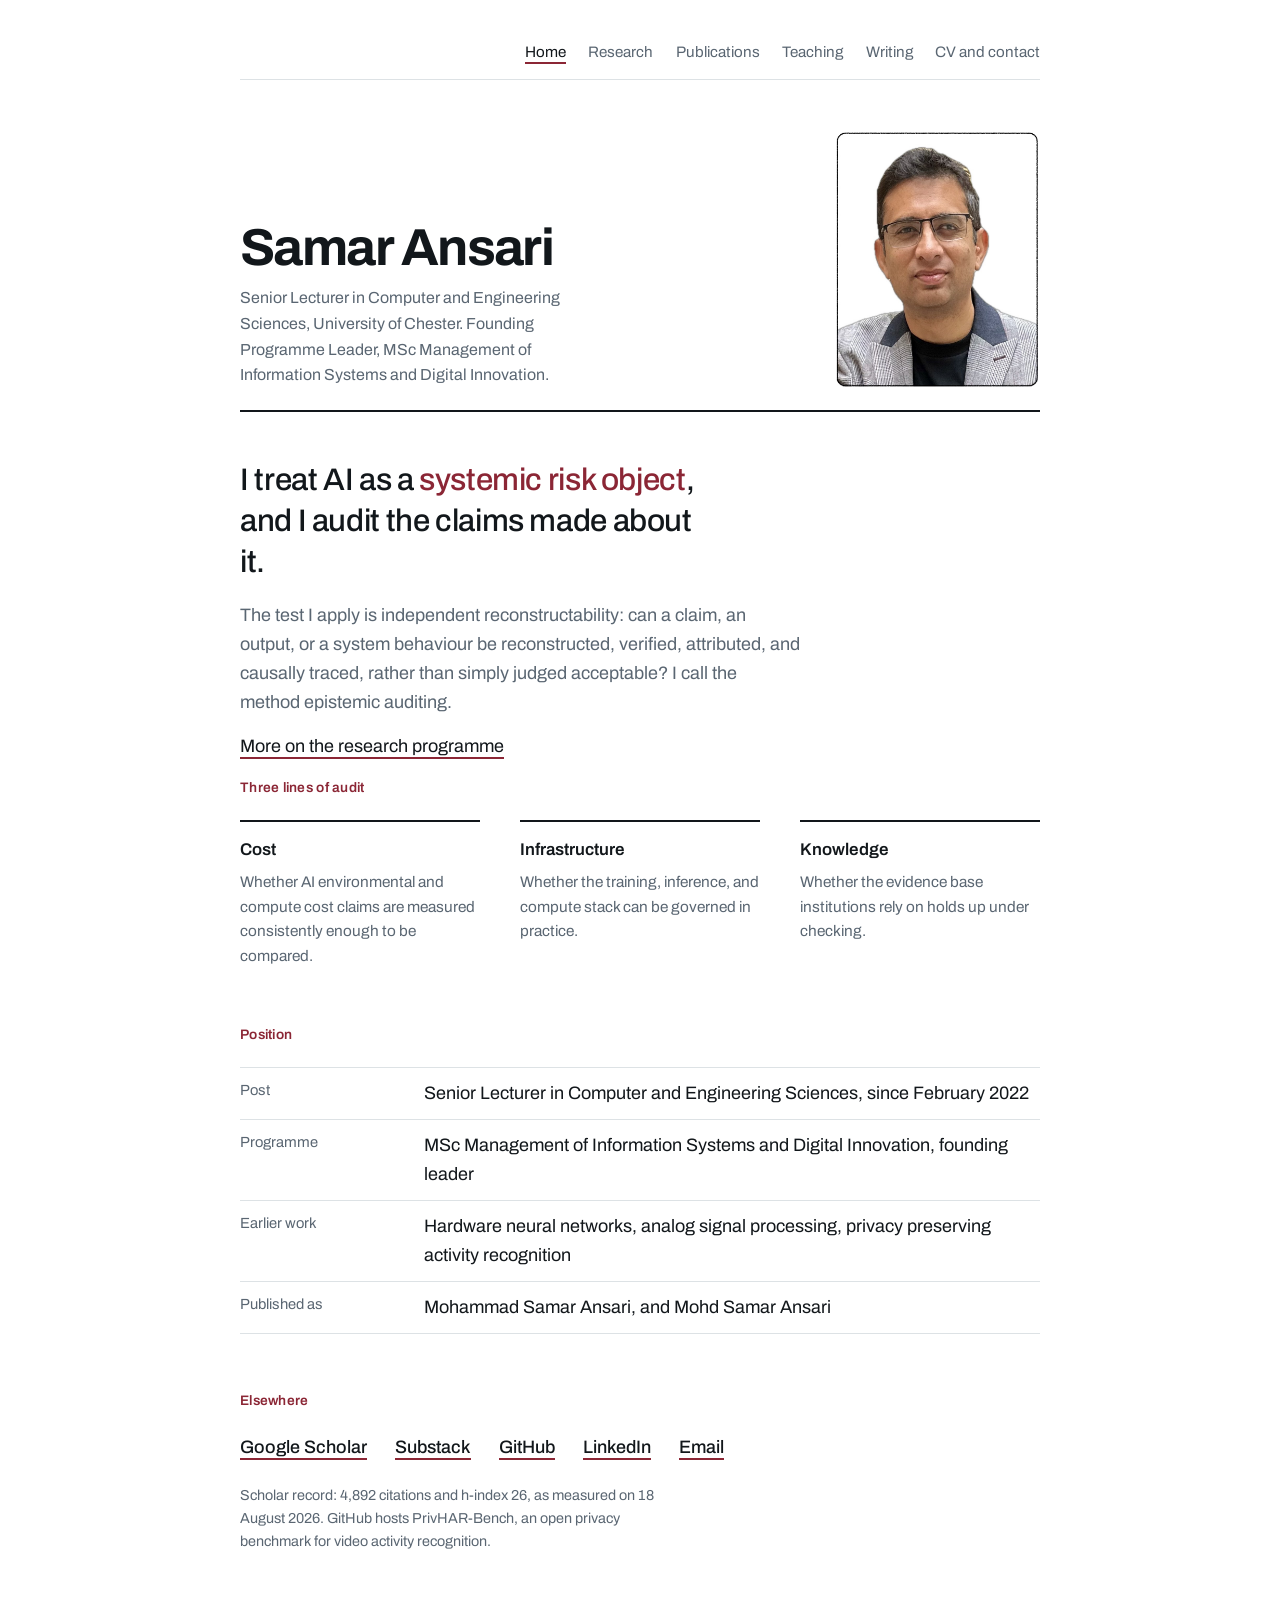
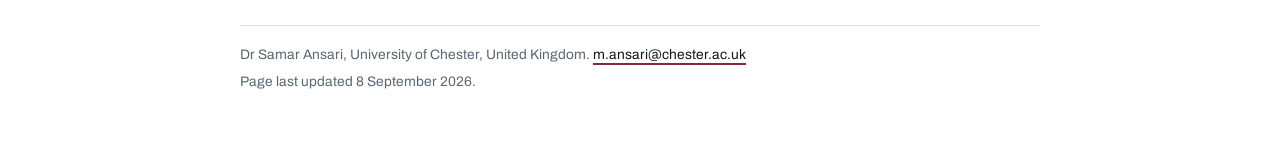
==== commit e8296775: "Add files via upload" ====
--- a/index.html
+++ b/index.html
@@ -37,13 +37,12 @@
 </head>
 <body>
 <div class="wrap">
-<header class="site">
-  <a class="brand" href="index.html" id="top">Samar Ansari</a>
+<header class="site site--home">
   <nav aria-label="Main"><ul><li><a href="index.html" aria-current="page">Home</a></li><li><a href="research.html">Research</a></li><li><a href="publications.html">Publications</a></li><li><a href="teaching.html">Teaching</a></li><li><a href="writing.html">Writing</a></li><li><a href="cv.html">CV and contact</a></li></ul></nav>
 </header>
 <div class="masthead">
   <div>
-    <h1>Samar Ansari</h1>
+    <h1 id="top" tabindex="-1">Samar Ansari</h1>
     <p class="post">Senior Lecturer in Computer and Engineering Sciences, University of Chester. Founding Programme Leader, MSc Management of Information Systems and Digital Innovation.</p>
   </div>
   <figure class="portrait">
--- a/style.css
+++ b/style.css
@@ -65,6 +65,10 @@
 }
 .site nav a:hover{color:var(--fg)}
 .site nav a[aria-current="page"]{color:var(--fg);border-bottom-color:var(--accent)}
+
+.site--home{justify-content:flex-end}
+@media (max-width:34rem){ .site--home{justify-content:flex-start} }
+[tabindex="-1"]:focus{outline:none}
 
 /* ---- home masthead ---- */
 .masthead{
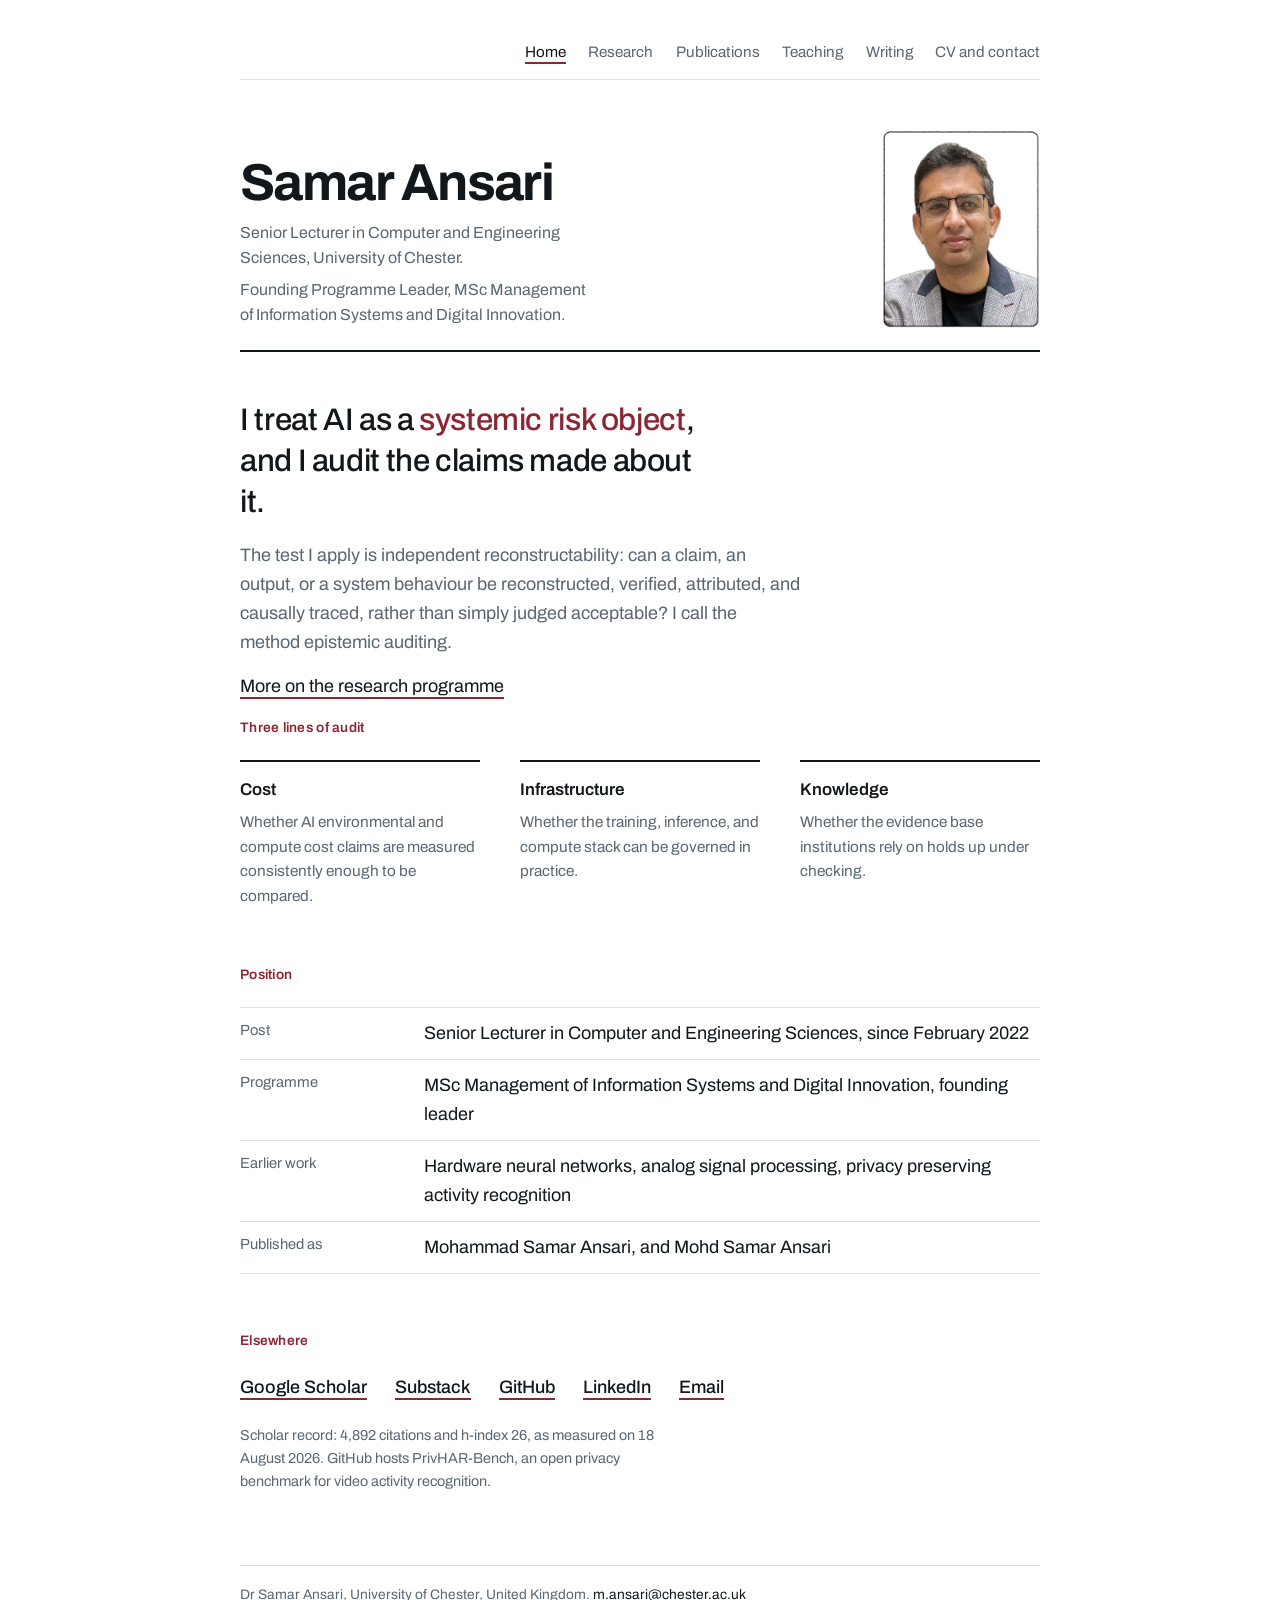
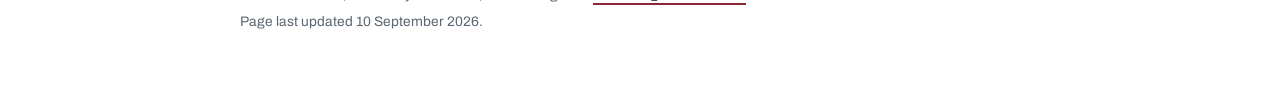
==== commit 08d3190d: "Add files via upload" ====
--- a/index.html
+++ b/index.html
@@ -43,7 +43,8 @@
 <div class="masthead">
   <div>
     <h1 id="top" tabindex="-1">Samar Ansari</h1>
-    <p class="post">Senior Lecturer in Computer and Engineering Sciences, University of Chester. Founding Programme Leader, MSc Management of Information Systems and Digital Innovation.</p>
+    <p class="post">Senior Lecturer in Computer and Engineering Sciences, University of Chester.</p>
+    <p class="post">Founding Programme Leader, MSc Management of Information Systems and Digital Innovation.</p>
   </div>
   <figure class="portrait">
     <img src="photo.jpg" alt="Samar Ansari" onerror="this.closest('.portrait').remove()">
@@ -80,7 +81,7 @@
 <p class="meta">Scholar record: 4,892 citations and h-index 26, as measured on 18 August 2026. GitHub hosts PrivHAR-Bench, an open privacy benchmark for video activity recognition.</p>
 <footer class="site-foot">
 <p>Dr Samar Ansari, University of Chester, United Kingdom. <a href="mailto:m.ansari@chester.ac.uk">m.ansari@chester.ac.uk</a></p>
-<p>Page last updated 8 September 2026.</p>
+<p>Page last updated <span class="updated">10 September 2026</span>.</p>
 </footer>
 </div>
 <script src="site.js" defer></script>
--- a/style.css
+++ b/style.css
@@ -73,7 +73,7 @@
 /* ---- home masthead ---- */
 .masthead{
   display:grid;
-  grid-template-columns:minmax(0,1fr) 13rem;
+  grid-template-columns:minmax(0,1fr) 10rem;
   gap:clamp(1.75rem,4vw,3rem);
   align-items:end;
   padding-bottom:1.4rem;
@@ -87,7 +87,8 @@
   letter-spacing:-.03em;
   margin:0 0 .7rem;
 }
-.post{color:var(--dim);font-size:1rem;margin:0;max-width:40ch}
+.post{color:var(--dim);font-size:1rem;margin:0 0 .35rem;max-width:40ch}
+.post:last-of-type{margin-bottom:0}
 .portrait{margin:0}
 .portrait img{
   display:block;
@@ -99,7 +100,7 @@
 }
 @media (max-width:44rem){
   .masthead{grid-template-columns:1fr;align-items:start}
-  .portrait{max-width:9.5rem;order:-1;margin-bottom:.5rem}
+  .portrait{max-width:8.5rem;order:-1;margin-bottom:.5rem}
 }
 
 /* ---- page headings ---- */
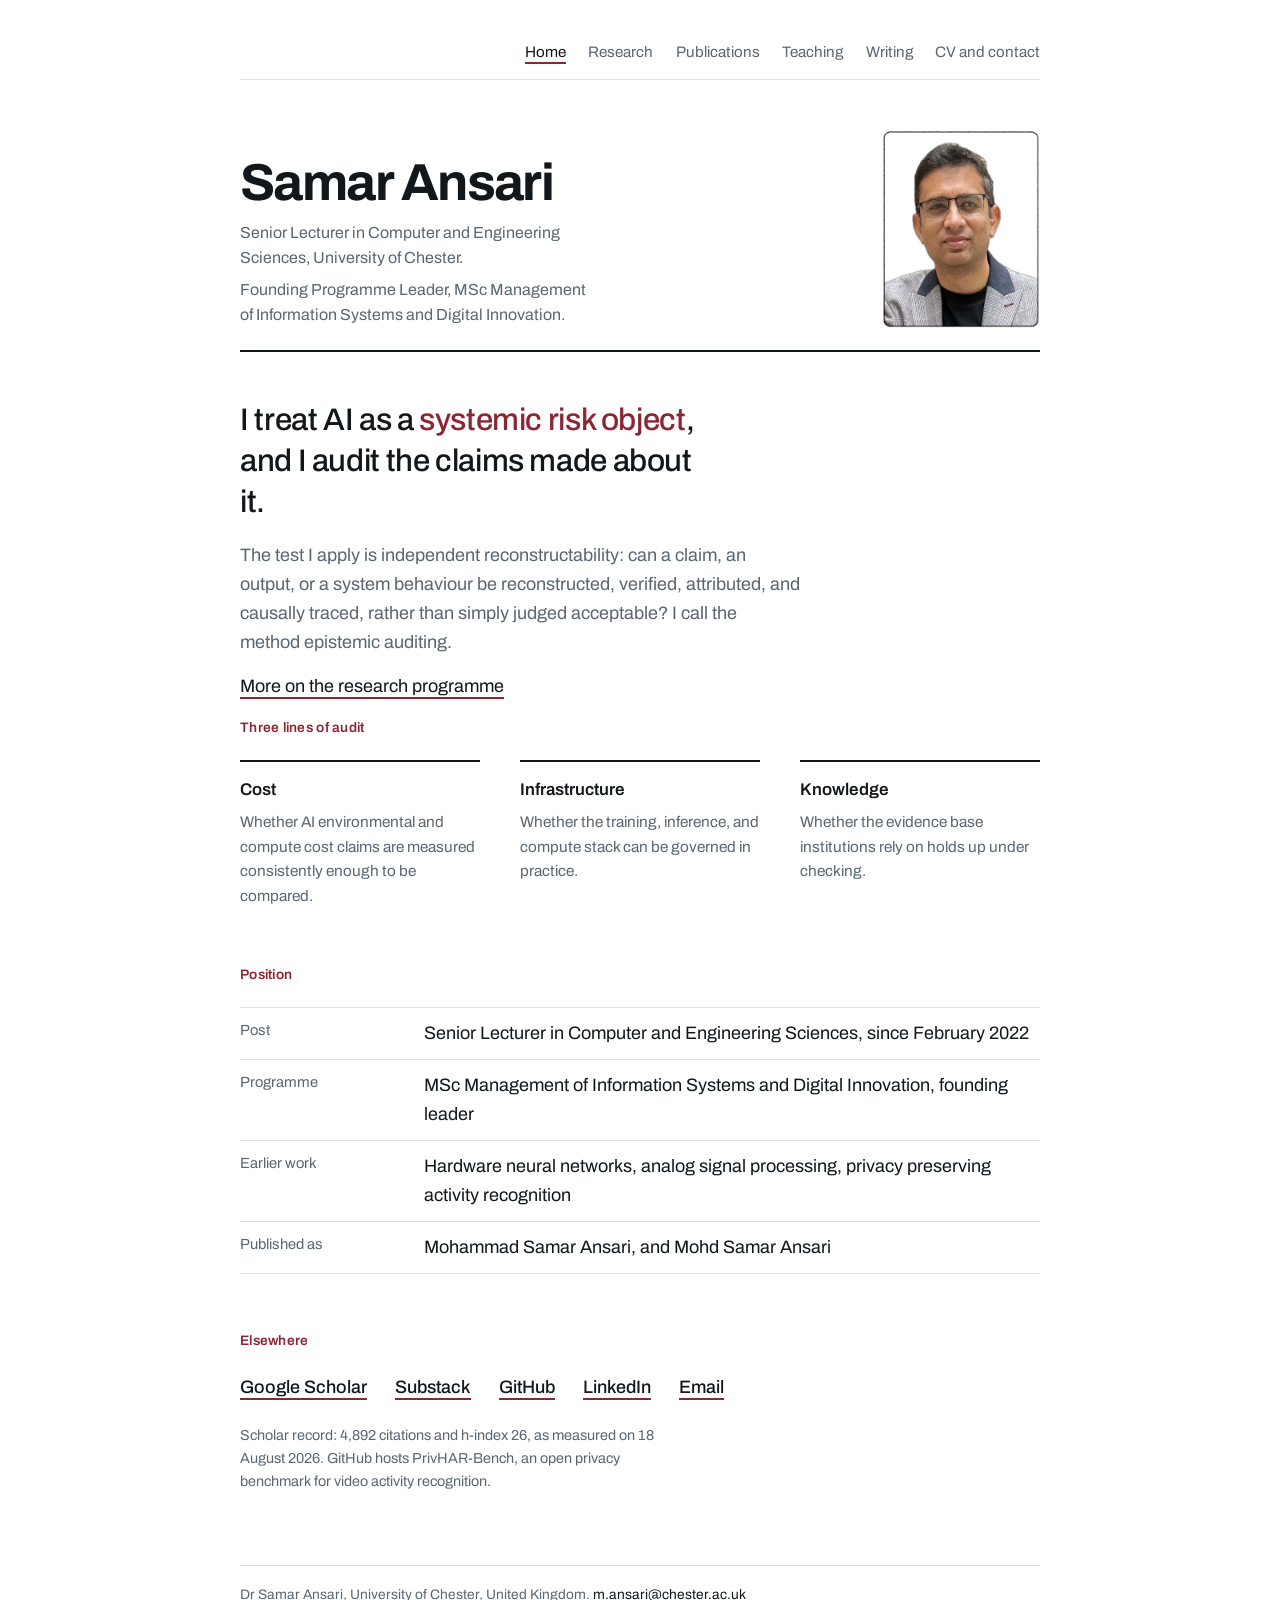
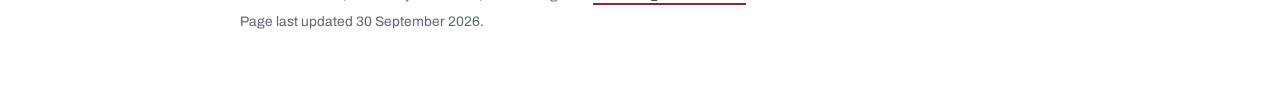
==== commit 3965a247: "Add files via upload" ====
--- a/index.html
+++ b/index.html
@@ -81,7 +81,7 @@
 <p class="meta">Scholar record: 4,892 citations and h-index 26, as measured on 18 August 2026. GitHub hosts PrivHAR-Bench, an open privacy benchmark for video activity recognition.</p>
 <footer class="site-foot">
 <p>Dr Samar Ansari, University of Chester, United Kingdom. <a href="mailto:m.ansari@chester.ac.uk">m.ansari@chester.ac.uk</a></p>
-<p>Page last updated <span class="updated">10 September 2026</span>.</p>
+<p>Page last updated <span class="updated">30 September 2026</span>.</p>
 </footer>
 </div>
 <script src="site.js" defer></script>
